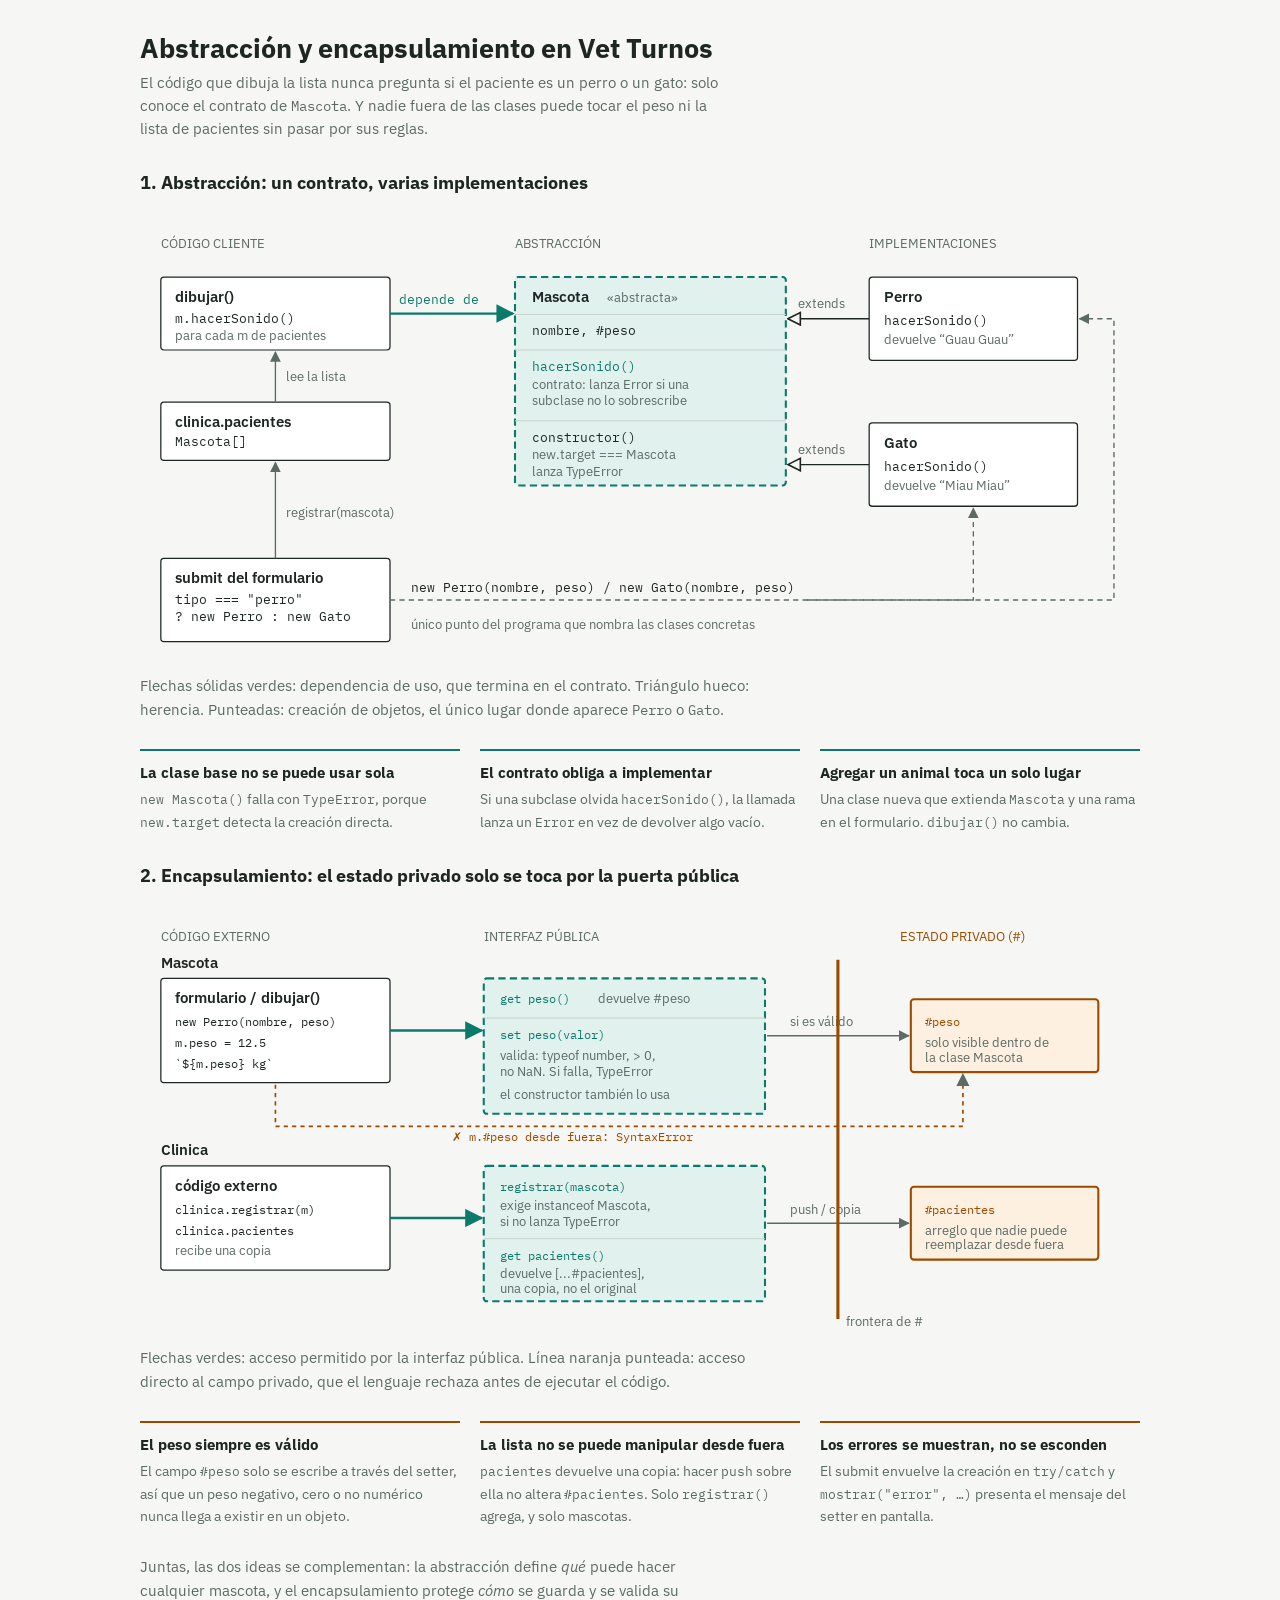
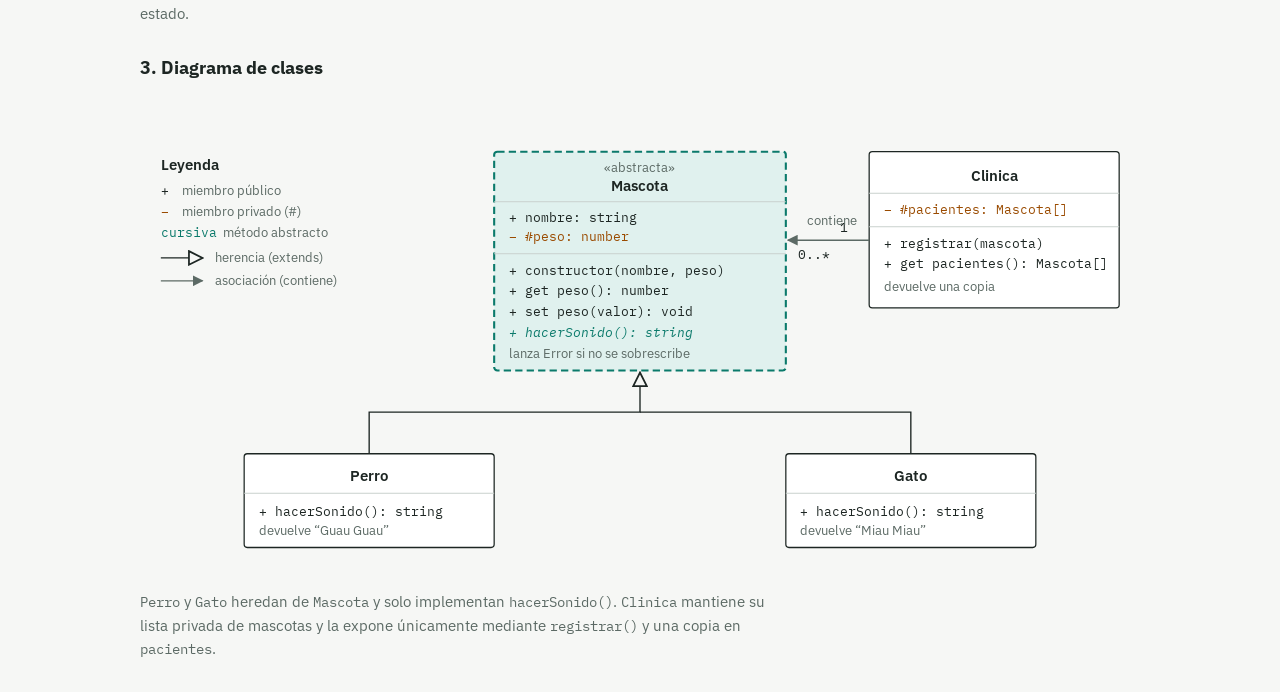
==== img/Abstracción y encapsulamiento en Vet Turnos.html @ 1a380f22 "Feat: Implementación de Abstracción con Encapsulamiento" ====
<!doctype html>
<html lang="es">
<head>
<meta charset="utf-8">
<meta name="viewport" content="width=device-width,initial-scale=1,viewport-fit=cover">
<title>Abstracción y encapsulamiento en Vet Turnos</title>
<link rel="stylesheet" href="https://fonts.googleapis.com/css2?family=IBM+Plex+Mono:wght@400;500&family=IBM+Plex+Sans:wght@400;500;600&display=swap">
<style>
  :root {
    color-scheme: light;
    box-sizing: border-box;
    padding-top: env(safe-area-inset-top, 0px);
    padding-bottom: env(safe-area-inset-bottom, 0px);
    --bg: #f6f7f5; --surface: #ffffff; --fg: #1d2623; --muted: #5c6a65;
    --line: #c9d1cd; --accent: #0b7a6b; --accent-soft: #e0f1ee;
    --lock: #9a4b00; --lock-soft: #fdf0e1;
    --font-body: "IBM Plex Sans", system-ui, sans-serif;
    --font-code: "IBM Plex Mono", ui-monospace, Consolas, monospace;
  }
  html { scroll-padding-top: env(safe-area-inset-top, 0px); }
  @media (prefers-color-scheme: dark) {
    :root:not([data-theme="light"]) {
      --bg: #121816; --surface: #19211e; --fg: #e4ebe8; --muted: #9aaaa4;
      --line: #35423d; --accent: #4fd1bc; --accent-soft: #163530;
      --lock: #f0a65a; --lock-soft: #3a2a17; color-scheme: dark;
    }
  }
  :root[data-theme="dark"] {
    --bg: #121816; --surface: #19211e; --fg: #e4ebe8; --muted: #9aaaa4;
    --line: #35423d; --accent: #4fd1bc; --accent-soft: #163530;
    --lock: #f0a65a; --lock-soft: #3a2a17; color-scheme: dark;
  }
  body {
    margin: 0; background: var(--bg); color: var(--fg); font-family: var(--font-body);
    font-size: 15px; line-height: 1.55; padding-block: 32px;
    padding-left: max(16px, env(safe-area-inset-left, 0px));
    padding-right: max(16px, env(safe-area-inset-right, 0px));
  }
  main { max-width: 1000px; margin: 0 auto; display: flex; flex-direction: column; gap: 28px; }
  h1 { font-size: 1.7rem; line-height: 1.2; margin: 0 0 6px; text-wrap: balance; }
  h2.sec { font-size: 1.15rem; margin: 0; }
  .lede { margin: 0; color: var(--muted); max-width: 65ch; }
  .scroll { overflow-x: auto; }
  figure { margin: 0; display: flex; flex-direction: column; gap: 12px; }
  svg { display: block; width: 100%; min-width: 720px; height: auto; }
  figcaption { color: var(--muted); max-width: 70ch; }
  code { font-family: var(--font-code); font-size: 0.9em; }
  .points { display: grid; grid-template-columns: repeat(auto-fit, minmax(240px, 1fr)); gap: 20px; }
  .points div { min-width: 0; border-top: 2px solid var(--accent); padding-top: 10px; }
  .points.lock div { border-top-color: var(--lock); }
  .points h3 { font-size: 0.95rem; margin: 0 0 4px; }
  .points p { margin: 0; color: var(--muted); font-size: 0.9rem; }

  svg text { fill: var(--fg); font-family: var(--font-body); font-size: 12.5px; }
  svg .code { font-family: var(--font-code); font-size: 12px; }
  svg .title { font-weight: 600; font-size: 14px; }
  svg .dim { fill: var(--muted); }
  svg .acc { fill: var(--accent); }
  svg .lk { fill: var(--lock); }
  svg .box { fill: var(--surface); stroke: var(--fg); stroke-width: 1.2; }
  svg .abs { fill: var(--accent-soft); stroke: var(--accent); stroke-width: 2; stroke-dasharray: 7 4; }
  svg .priv { fill: var(--lock-soft); stroke: var(--lock); stroke-width: 2; }
  svg .wall { stroke: var(--lock); stroke-width: 3; }
  svg .rule { stroke: var(--line); stroke-width: 1; }
  svg .flow { stroke: var(--muted); stroke-width: 1.3; fill: none; }
  svg .make { stroke: var(--muted); stroke-width: 1.3; fill: none; stroke-dasharray: 5 4; }
  svg .contract { stroke: var(--accent); stroke-width: 2.2; fill: none; }
  svg .inherit { stroke: var(--fg); stroke-width: 1.3; fill: none; }
  svg .blocked { stroke: var(--lock); stroke-width: 1.6; fill: none; stroke-dasharray: 4 4; }
  svg .head-flow { fill: var(--muted); }
  svg .head-contract { fill: var(--accent); }
  svg .head-inherit { fill: var(--bg); stroke: var(--fg); stroke-width: 1.3; }
</style>
</head>
<body>
<main>
  <header>
    <h1>Abstracción y encapsulamiento en Vet Turnos</h1>
    <p class="lede">El código que dibuja la lista nunca pregunta si el paciente es un perro o un gato: solo conoce el contrato de <code>Mascota</code>. Y nadie fuera de las clases puede tocar el peso ni la lista de pacientes sin pasar por sus reglas.</p>
  </header>

  <h2 class="sec">1. Abstracción: un contrato, varias implementaciones</h2>
  <figure>
    <div class="scroll">
      <svg viewBox="0 0 960 420" role="img" aria-label="Dibujar llama a hacerSonido() sobre el contrato abstracto Mascota. Perro y Gato extienden Mascota y lo implementan. Solo el manejador del formulario conoce las clases concretas y las crea con new.">
        <defs>
          <marker id="a-flow" viewBox="0 0 10 10" refX="9" refY="5" markerWidth="8" markerHeight="8" orient="auto"><polygon class="head-flow" points="0,0 10,5 0,10"/></marker>
          <marker id="a-contract" viewBox="0 0 10 10" refX="9" refY="5" markerWidth="8" markerHeight="8" orient="auto"><polygon class="head-contract" points="0,0 10,5 0,10"/></marker>
          <marker id="a-inherit" viewBox="0 0 12 12" refX="11" refY="6" markerWidth="11" markerHeight="11" orient="auto"><polygon class="head-inherit" points="1,1 11,6 1,11"/></marker>
        </defs>

        <text x="20" y="22" class="dim">CÓDIGO CLIENTE</text>
        <text x="360" y="22" class="dim">ABSTRACCIÓN</text>
        <text x="700" y="22" class="dim">IMPLEMENTACIONES</text>

        <rect x="20" y="50" width="220" height="70" rx="3" class="box"/>
        <text x="34" y="74" class="title">dibujar()</text>
        <text x="34" y="94" class="code">m.hacerSonido()</text>
        <text x="34" y="110" class="dim">para cada m de pacientes</text>

        <rect x="20" y="170" width="220" height="56" rx="3" class="box"/>
        <text x="34" y="194" class="title">clinica.pacientes</text>
        <text x="34" y="212" class="code">Mascota[]</text>

        <rect x="20" y="320" width="220" height="80" rx="3" class="box"/>
        <text x="34" y="344" class="title">submit del formulario</text>
        <text x="34" y="364" class="code">tipo === "perro"</text>
        <text x="34" y="380" class="code">? new Perro : new Gato</text>

        <line x1="130" y1="320" x2="130" y2="228" class="flow" marker-end="url(#a-flow)"/>
        <text x="140" y="280" class="dim">registrar(mascota)</text>
        <line x1="130" y1="170" x2="130" y2="122" class="flow" marker-end="url(#a-flow)"/>
        <text x="140" y="150" class="dim">lee la lista</text>

        <rect x="360" y="50" width="260" height="200" rx="3" class="abs"/>
        <text x="376" y="74" class="title">Mascota</text>
        <text x="448" y="74" class="dim">«abstracta»</text>
        <line x1="360" y1="86" x2="620" y2="86" class="rule"/>
        <text x="376" y="106" class="code">nombre, #peso</text>
        <line x1="360" y1="120" x2="620" y2="120" class="rule"/>
        <text x="376" y="140" class="code acc">hacerSonido()</text>
        <text x="376" y="157" class="dim">contrato: lanza Error si una</text>
        <text x="376" y="173" class="dim">subclase no lo sobrescribe</text>
        <line x1="360" y1="188" x2="620" y2="188" class="rule"/>
        <text x="376" y="208" class="code">constructor()</text>
        <text x="376" y="225" class="dim">new.target === Mascota</text>
        <text x="376" y="241" class="dim">lanza TypeError</text>

        <line x1="240" y1="85" x2="358" y2="85" class="contract" marker-end="url(#a-contract)"/>
        <text x="249" y="76" class="code acc">depende de</text>

        <rect x="700" y="50" width="200" height="80" rx="3" class="box"/>
        <text x="714" y="74" class="title">Perro</text>
        <text x="714" y="96" class="code">hacerSonido()</text>
        <text x="714" y="114" class="dim">devuelve “Guau Guau”</text>

        <rect x="700" y="190" width="200" height="80" rx="3" class="box"/>
        <text x="714" y="214" class="title">Gato</text>
        <text x="714" y="236" class="code">hacerSonido()</text>
        <text x="714" y="254" class="dim">devuelve “Miau Miau”</text>

        <line x1="700" y1="90" x2="622" y2="90" class="inherit" marker-end="url(#a-inherit)"/>
        <text x="632" y="80" class="dim">extends</text>
        <line x1="700" y1="230" x2="622" y2="230" class="inherit" marker-end="url(#a-inherit)"/>
        <text x="632" y="220" class="dim">extends</text>

        <polyline points="240,360 800,360 800,272" class="make" marker-end="url(#a-flow)"/>
        <polyline points="640,360 935,360 935,90 902,90" class="make" marker-end="url(#a-flow)"/>
        <text x="260" y="352" class="code">new Perro(nombre, peso)  /  new Gato(nombre, peso)</text>
        <text x="260" y="388" class="dim">único punto del programa que nombra las clases concretas</text>
      </svg>
    </div>
    <figcaption>Flechas sólidas verdes: dependencia de uso, que termina en el contrato. Triángulo hueco: herencia. Punteadas: creación de objetos, el único lugar donde aparece <code>Perro</code> o <code>Gato</code>.</figcaption>
  </figure>

  <section class="points" aria-label="Qué hace la abstracción">
    <div>
      <h3>La clase base no se puede usar sola</h3>
      <p><code>new Mascota()</code> falla con <code>TypeError</code>, porque <code>new.target</code> detecta la creación directa.</p>
    </div>
    <div>
      <h3>El contrato obliga a implementar</h3>
      <p>Si una subclase olvida <code>hacerSonido()</code>, la llamada lanza un <code>Error</code> en vez de devolver algo vacío.</p>
    </div>
    <div>
      <h3>Agregar un animal toca un solo lugar</h3>
      <p>Una clase nueva que extienda <code>Mascota</code> y una rama en el formulario. <code>dibujar()</code> no cambia.</p>
    </div>
  </section>

  <h2 class="sec">2. Encapsulamiento: el estado privado solo se toca por la puerta pública</h2>
  <figure>
    <div class="scroll">
      <svg viewBox="0 0 960 400" role="img" aria-label="El código externo solo accede al peso de Mascota mediante el getter y setter públicos, que validan antes de escribir en el campo privado #peso. Del mismo modo, accede a Clinica mediante registrar y el getter pacientes, que devuelve una copia del arreglo privado #pacientes. El acceso directo a campos privados desde fuera es un error de sintaxis.">
        <defs>
          <marker id="b-flow" viewBox="0 0 10 10" refX="9" refY="5" markerWidth="8" markerHeight="8" orient="auto"><polygon class="head-flow" points="0,0 10,5 0,10"/></marker>
          <marker id="b-contract" viewBox="0 0 10 10" refX="9" refY="5" markerWidth="8" markerHeight="8" orient="auto"><polygon class="head-contract" points="0,0 10,5 0,10"/></marker>
        </defs>

        <text x="20" y="22" class="dim">CÓDIGO EXTERNO</text>
        <text x="330" y="22" class="dim">INTERFAZ PÚBLICA</text>
        <text x="730" y="22" class="lk">ESTADO PRIVADO (#)</text>

        <!-- row 1: Mascota -->
        <text x="20" y="48" class="title">Mascota</text>
        <rect x="20" y="58" width="220" height="100" rx="3" class="box"/>
        <text x="34" y="82" class="title">formulario / dibujar()</text>
        <text x="34" y="104" class="code">new Perro(nombre, peso)</text>
        <text x="34" y="124" class="code">m.peso = 12.5</text>
        <text x="34" y="144" class="code">`${m.peso} kg`</text>

        <rect x="330" y="58" width="270" height="130" rx="3" class="abs"/>
        <text x="346" y="82" class="code acc">get peso()</text>
        <text x="440" y="82" class="dim">devuelve #peso</text>
        <line x1="330" y1="96" x2="600" y2="96" class="rule"/>
        <text x="346" y="116" class="code acc">set peso(valor)</text>
        <text x="346" y="136" class="dim">valida: typeof number, &gt; 0,</text>
        <text x="346" y="152" class="dim">no NaN. Si falla, TypeError</text>
        <text x="346" y="174" class="dim">el constructor también lo usa</text>

        <rect x="740" y="78" width="180" height="70" rx="3" class="priv"/>
        <text x="754" y="104" class="code lk">#peso</text>
        <text x="754" y="124" class="dim">solo visible dentro de</text>
        <text x="754" y="138" class="dim">la clase Mascota</text>

        <line x1="240" y1="108" x2="328" y2="108" class="contract" marker-end="url(#b-contract)"/>
        <line x1="602" y1="113" x2="738" y2="113" class="flow" marker-end="url(#b-flow)"/>
        <text x="624" y="104" class="dim">si es válido</text>

        <!-- row 2: Clinica -->
        <text x="20" y="228" class="title">Clinica</text>
        <rect x="20" y="238" width="220" height="100" rx="3" class="box"/>
        <text x="34" y="262" class="title">código externo</text>
        <text x="34" y="284" class="code">clinica.registrar(m)</text>
        <text x="34" y="304" class="code">clinica.pacientes</text>
        <text x="34" y="324" class="dim">recibe una copia</text>

        <rect x="330" y="238" width="270" height="130" rx="3" class="abs"/>
        <text x="346" y="262" class="code acc">registrar(mascota)</text>
        <text x="346" y="280" class="dim">exige instanceof Mascota,</text>
        <text x="346" y="296" class="dim">si no lanza TypeError</text>
        <line x1="330" y1="308" x2="600" y2="308" class="rule"/>
        <text x="346" y="328" class="code acc">get pacientes()</text>
        <text x="346" y="346" class="dim">devuelve [...#pacientes],</text>
        <text x="346" y="360" class="dim">una copia, no el original</text>

        <rect x="740" y="258" width="180" height="70" rx="3" class="priv"/>
        <text x="754" y="284" class="code lk">#pacientes</text>
        <text x="754" y="304" class="dim">arreglo que nadie puede</text>
        <text x="754" y="318" class="dim">reemplazar desde fuera</text>

        <line x1="240" y1="288" x2="328" y2="288" class="contract" marker-end="url(#b-contract)"/>
        <line x1="602" y1="293" x2="738" y2="293" class="flow" marker-end="url(#b-flow)"/>
        <text x="624" y="284" class="dim">push / copia</text>

        <!-- wall -->
        <line x1="670" y1="40" x2="670" y2="385" class="wall"/>
        <text x="678" y="392" class="dim">frontera de #</text>

        <!-- blocked access -->
        <polyline points="130,160 130,200 790,200 790,150" class="blocked" marker-end="url(#b-flow)"/>
        <text x="300" y="214" class="code lk">✗ m.#peso desde fuera: SyntaxError</text>
      </svg>
    </div>
    <figcaption>Flechas verdes: acceso permitido por la interfaz pública. Línea naranja punteada: acceso directo al campo privado, que el lenguaje rechaza antes de ejecutar el código.</figcaption>
  </figure>

  <section class="points lock" aria-label="Qué hace el encapsulamiento">
    <div>
      <h3>El peso siempre es válido</h3>
      <p>El campo <code>#peso</code> solo se escribe a través del setter, así que un peso negativo, cero o no numérico nunca llega a existir en un objeto.</p>
    </div>
    <div>
      <h3>La lista no se puede manipular desde fuera</h3>
      <p><code>pacientes</code> devuelve una copia: hacer <code>push</code> sobre ella no altera <code>#pacientes</code>. Solo <code>registrar()</code> agrega, y solo mascotas.</p>
    </div>
    <div>
      <h3>Los errores se muestran, no se esconden</h3>
      <p>El submit envuelve la creación en <code>try/catch</code> y <code>mostrar("error", …)</code> presenta el mensaje del setter en pantalla.</p>
    </div>
  </section>

  <p class="lede">Juntas, las dos ideas se complementan: la abstracción define <em>qué</em> puede hacer cualquier mascota, y el encapsulamiento protege <em>cómo</em> se guarda y se valida su estado.</p>

  <h2 class="sec">3. Diagrama de clases</h2>
  <figure>
    <div class="scroll">
      <svg viewBox="0 0 960 450" role="img" aria-label="Diagrama de clases: Mascota es abstracta, con nombre, peso privado, getter y setter de peso y el método abstracto hacerSonido. Perro y Gato heredan de Mascota e implementan hacerSonido. Clinica contiene cero o más Mascota en el arreglo privado pacientes, con registrar y el getter pacientes.">
        <defs>
          <marker id="c-flow" viewBox="0 0 10 10" refX="9" refY="5" markerWidth="8" markerHeight="8" orient="auto"><polygon class="head-flow" points="0,0 10,5 0,10"/></marker>
          <marker id="c-inherit" viewBox="0 0 12 12" refX="11" refY="6" markerWidth="12" markerHeight="12" orient="auto"><polygon class="head-inherit" points="1,1 11,6 1,11"/></marker>
        </defs>

        <!-- legend -->
        <text x="20" y="58" class="title">Leyenda</text>
        <text x="20" y="82" class="code">+</text><text x="40" y="82" class="dim">miembro público</text>
        <text x="20" y="102" class="code lk">−</text><text x="40" y="102" class="dim">miembro privado (#)</text>
        <text x="20" y="122" class="code acc">cursiva</text><text x="80" y="122" class="dim">método abstracto</text>
        <line x1="20" y1="142" x2="60" y2="142" class="inherit" marker-end="url(#c-inherit)"/><text x="72" y="146" class="dim">herencia (extends)</text>
        <line x1="20" y1="164" x2="60" y2="164" class="flow" marker-end="url(#c-flow)"/><text x="72" y="168" class="dim">asociación (contiene)</text>

        <!-- Mascota -->
        <rect x="340" y="40" width="280" height="210" rx="3" class="abs"/>
        <text x="480" y="60" text-anchor="middle" class="dim">«abstracta»</text>
        <text x="480" y="78" text-anchor="middle" class="title">Mascota</text>
        <line x1="340" y1="88" x2="620" y2="88" class="rule"/>
        <text x="354" y="108" class="code">+ nombre: string</text>
        <text x="354" y="126" class="code lk">− #peso: number</text>
        <line x1="340" y1="138" x2="620" y2="138" class="rule"/>
        <text x="354" y="158" class="code">+ constructor(nombre, peso)</text>
        <text x="354" y="178" class="code">+ get peso(): number</text>
        <text x="354" y="198" class="code">+ set peso(valor): void</text>
        <text x="354" y="218" class="code acc" font-style="italic">+ hacerSonido(): string</text>
        <text x="354" y="238" class="dim">lanza Error si no se sobrescribe</text>

        <!-- Clinica -->
        <rect x="700" y="40" width="240" height="150" rx="3" class="box"/>
        <text x="820" y="68" text-anchor="middle" class="title">Clinica</text>
        <line x1="700" y1="80" x2="940" y2="80" class="rule"/>
        <text x="714" y="100" class="code lk">− #pacientes: Mascota[]</text>
        <line x1="700" y1="112" x2="940" y2="112" class="rule"/>
        <text x="714" y="132" class="code">+ registrar(mascota)</text>
        <text x="714" y="152" class="code">+ get pacientes(): Mascota[]</text>
        <text x="714" y="174" class="dim">devuelve una copia</text>

        <!-- association Clinica -> Mascota -->
        <line x1="700" y1="125" x2="622" y2="125" class="flow" marker-end="url(#c-flow)"/>
        <text x="680" y="117" text-anchor="end" class="code">1</text>
        <text x="632" y="143" class="code">0..*</text>
        <text x="640" y="110" class="dim">contiene</text>

        <!-- Perro -->
        <rect x="100" y="330" width="240" height="90" rx="3" class="box"/>
        <text x="220" y="356" text-anchor="middle" class="title">Perro</text>
        <line x1="100" y1="368" x2="340" y2="368" class="rule"/>
        <text x="114" y="390" class="code">+ hacerSonido(): string</text>
        <text x="114" y="408" class="dim">devuelve “Guau Guau”</text>

        <!-- Gato -->
        <rect x="620" y="330" width="240" height="90" rx="3" class="box"/>
        <text x="740" y="356" text-anchor="middle" class="title">Gato</text>
        <line x1="620" y1="368" x2="860" y2="368" class="rule"/>
        <text x="634" y="390" class="code">+ hacerSonido(): string</text>
        <text x="634" y="408" class="dim">devuelve “Miau Miau”</text>

        <!-- inheritance -->
        <polyline points="220,330 220,290 480,290 480,252" class="inherit" marker-end="url(#c-inherit)"/>
        <polyline points="740,330 740,290 480,290" class="inherit"/>
      </svg>
    </div>
    <figcaption><code>Perro</code> y <code>Gato</code> heredan de <code>Mascota</code> y solo implementan <code>hacerSonido()</code>. <code>Clinica</code> mantiene su lista privada de mascotas y la expone únicamente mediante <code>registrar()</code> y una copia en <code>pacientes</code>.</figcaption>
  </figure>
</main>
</body>
</html>
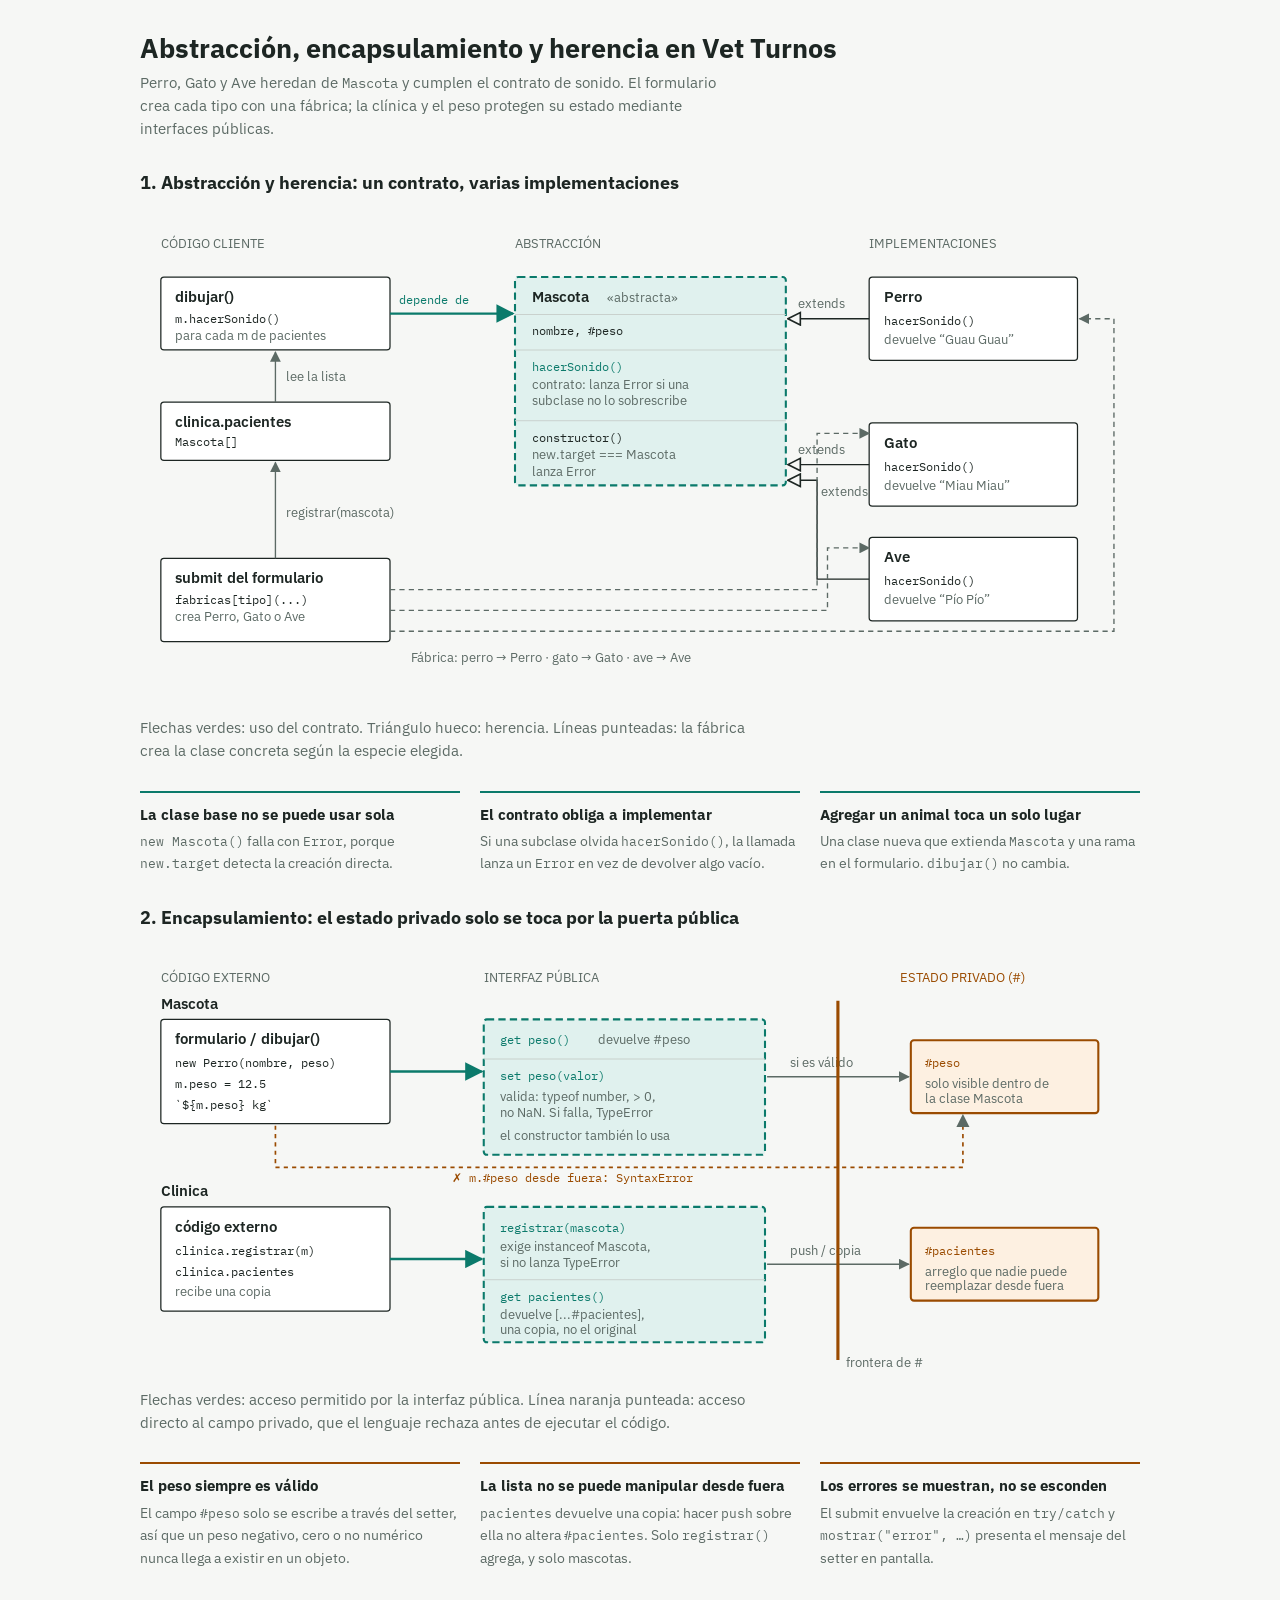
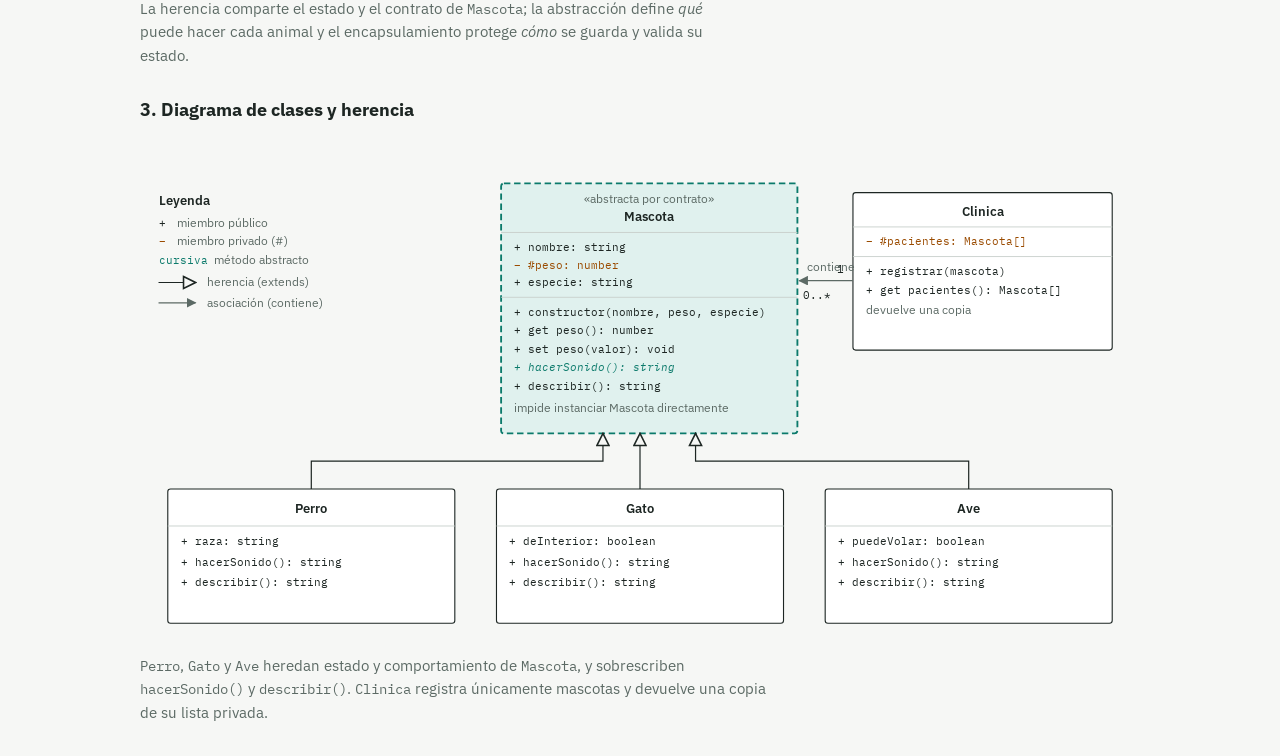
==== commit 80ad3bb2: "Feat: Nueva funcionalidad Herencia Dinámica" ====
--- a/img/Abstracción y encapsulamiento en Vet Turnos.html
+++ b/img/Abstracción y encapsulamiento en Vet Turnos.html
@@ -3,7 +3,7 @@
 <head>
 <meta charset="utf-8">
 <meta name="viewport" content="width=device-width,initial-scale=1,viewport-fit=cover">
-<title>Abstracción y encapsulamiento en Vet Turnos</title>
+<title>Abstracción, encapsulamiento y herencia en Vet Turnos</title>
 <link rel="stylesheet" href="https://fonts.googleapis.com/css2?family=IBM+Plex+Mono:wght@400;500&family=IBM+Plex+Sans:wght@400;500;600&display=swap">
 <style>
   :root {
@@ -75,14 +75,14 @@
 <body>
 <main>
   <header>
-    <h1>Abstracción y encapsulamiento en Vet Turnos</h1>
-    <p class="lede">El código que dibuja la lista nunca pregunta si el paciente es un perro o un gato: solo conoce el contrato de <code>Mascota</code>. Y nadie fuera de las clases puede tocar el peso ni la lista de pacientes sin pasar por sus reglas.</p>
+    <h1>Abstracción, encapsulamiento y herencia en Vet Turnos</h1>
+    <p class="lede">Perro, Gato y Ave heredan de <code>Mascota</code> y cumplen el contrato de sonido. El formulario crea cada tipo con una fábrica; la clínica y el peso protegen su estado mediante interfaces públicas.</p>
   </header>
 
-  <h2 class="sec">1. Abstracción: un contrato, varias implementaciones</h2>
+  <h2 class="sec">1. Abstracción y herencia: un contrato, varias implementaciones</h2>
   <figure>
     <div class="scroll">
-      <svg viewBox="0 0 960 420" role="img" aria-label="Dibujar llama a hacerSonido() sobre el contrato abstracto Mascota. Perro y Gato extienden Mascota y lo implementan. Solo el manejador del formulario conoce las clases concretas y las crea con new.">
+      <svg viewBox="0 0 960 460" role="img" aria-label="Dibujar llama a hacerSonido() sobre el contrato de Mascota. Perro, Gato y Ave extienden Mascota e implementan el método. La fábrica crea la clase concreta seleccionada en el formulario.">
         <defs>
           <marker id="a-flow" viewBox="0 0 10 10" refX="9" refY="5" markerWidth="8" markerHeight="8" orient="auto"><polygon class="head-flow" points="0,0 10,5 0,10"/></marker>
           <marker id="a-contract" viewBox="0 0 10 10" refX="9" refY="5" markerWidth="8" markerHeight="8" orient="auto"><polygon class="head-contract" points="0,0 10,5 0,10"/></marker>
@@ -104,8 +104,8 @@
 
         <rect x="20" y="320" width="220" height="80" rx="3" class="box"/>
         <text x="34" y="344" class="title">submit del formulario</text>
-        <text x="34" y="364" class="code">tipo === "perro"</text>
-        <text x="34" y="380" class="code">? new Perro : new Gato</text>
+        <text x="34" y="364" class="code">fabricas[tipo](...)</text>
+        <text x="34" y="380" class="dim">crea Perro, Gato o Ave</text>
 
         <line x1="130" y1="320" x2="130" y2="228" class="flow" marker-end="url(#a-flow)"/>
         <text x="140" y="280" class="dim">registrar(mascota)</text>
@@ -124,7 +124,7 @@
         <line x1="360" y1="188" x2="620" y2="188" class="rule"/>
         <text x="376" y="208" class="code">constructor()</text>
         <text x="376" y="225" class="dim">new.target === Mascota</text>
-        <text x="376" y="241" class="dim">lanza TypeError</text>
+        <text x="376" y="241" class="dim">lanza Error</text>
 
         <line x1="240" y1="85" x2="358" y2="85" class="contract" marker-end="url(#a-contract)"/>
         <text x="249" y="76" class="code acc">depende de</text>
@@ -139,24 +139,31 @@
         <text x="714" y="236" class="code">hacerSonido()</text>
         <text x="714" y="254" class="dim">devuelve “Miau Miau”</text>
 
+        <rect x="700" y="300" width="200" height="80" rx="3" class="box"/>
+        <text x="714" y="324" class="title">Ave</text>
+        <text x="714" y="346" class="code">hacerSonido()</text>
+        <text x="714" y="364" class="dim">devuelve “Pío Pío”</text>
+
         <line x1="700" y1="90" x2="622" y2="90" class="inherit" marker-end="url(#a-inherit)"/>
         <text x="632" y="80" class="dim">extends</text>
         <line x1="700" y1="230" x2="622" y2="230" class="inherit" marker-end="url(#a-inherit)"/>
         <text x="632" y="220" class="dim">extends</text>
-
-        <polyline points="240,360 800,360 800,272" class="make" marker-end="url(#a-flow)"/>
-        <polyline points="640,360 935,360 935,90 902,90" class="make" marker-end="url(#a-flow)"/>
-        <text x="260" y="352" class="code">new Perro(nombre, peso)  /  new Gato(nombre, peso)</text>
-        <text x="260" y="388" class="dim">único punto del programa que nombra las clases concretas</text>
+        <polyline points="700,340 650,340 650,245 622,245" class="inherit" marker-end="url(#a-inherit)"/>
+        <text x="654" y="260" class="dim">extends</text>
+
+        <polyline points="240,350 650,350 650,200 700,200" class="make" marker-end="url(#a-flow)"/>
+        <polyline points="240,370 660,370 660,310 700,310" class="make" marker-end="url(#a-flow)"/>
+        <polyline points="240,390 935,390 935,90 902,90" class="make" marker-end="url(#a-flow)"/>
+        <text x="260" y="420" class="dim">Fábrica: perro → Perro · gato → Gato · ave → Ave</text>
       </svg>
     </div>
-    <figcaption>Flechas sólidas verdes: dependencia de uso, que termina en el contrato. Triángulo hueco: herencia. Punteadas: creación de objetos, el único lugar donde aparece <code>Perro</code> o <code>Gato</code>.</figcaption>
+    <figcaption>Flechas verdes: uso del contrato. Triángulo hueco: herencia. Líneas punteadas: la fábrica crea la clase concreta según la especie elegida.</figcaption>
   </figure>
 
   <section class="points" aria-label="Qué hace la abstracción">
     <div>
       <h3>La clase base no se puede usar sola</h3>
-      <p><code>new Mascota()</code> falla con <code>TypeError</code>, porque <code>new.target</code> detecta la creación directa.</p>
+      <p><code>new Mascota()</code> falla con <code>Error</code>, porque <code>new.target</code> detecta la creación directa.</p>
     </div>
     <div>
       <h3>El contrato obliga a implementar</h3>
@@ -260,12 +267,12 @@
     </div>
   </section>
 
-  <p class="lede">Juntas, las dos ideas se complementan: la abstracción define <em>qué</em> puede hacer cualquier mascota, y el encapsulamiento protege <em>cómo</em> se guarda y se valida su estado.</p>
-
-  <h2 class="sec">3. Diagrama de clases</h2>
+  <p class="lede">La herencia comparte el estado y el contrato de <code>Mascota</code>; la abstracción define <em>qué</em> puede hacer cada animal y el encapsulamiento protege <em>cómo</em> se guarda y valida su estado.</p>
+
+  <h2 class="sec">3. Diagrama de clases y herencia</h2>
   <figure>
     <div class="scroll">
-      <svg viewBox="0 0 960 450" role="img" aria-label="Diagrama de clases: Mascota es abstracta, con nombre, peso privado, getter y setter de peso y el método abstracto hacerSonido. Perro y Gato heredan de Mascota e implementan hacerSonido. Clinica contiene cero o más Mascota en el arreglo privado pacientes, con registrar y el getter pacientes.">
+      <svg viewBox="0 0 1080 530" role="img" aria-label="Diagrama de clases de Vet Turnos: Mascota protege el peso y define sonido y descripción. Perro, Gato y Ave heredan de Mascota e implementan esos métodos. Clinica registra mascotas y expone una copia de su lista privada.">
         <defs>
           <marker id="c-flow" viewBox="0 0 10 10" refX="9" refY="5" markerWidth="8" markerHeight="8" orient="auto"><polygon class="head-flow" points="0,0 10,5 0,10"/></marker>
           <marker id="c-inherit" viewBox="0 0 12 12" refX="11" refY="6" markerWidth="12" markerHeight="12" orient="auto"><polygon class="head-inherit" points="1,1 11,6 1,11"/></marker>
@@ -279,56 +286,67 @@
         <line x1="20" y1="142" x2="60" y2="142" class="inherit" marker-end="url(#c-inherit)"/><text x="72" y="146" class="dim">herencia (extends)</text>
         <line x1="20" y1="164" x2="60" y2="164" class="flow" marker-end="url(#c-flow)"/><text x="72" y="168" class="dim">asociación (contiene)</text>
 
+        <!-- Clinica -->
+        <rect x="770" y="45" width="280" height="170" rx="3" class="box"/>
+        <text x="910" y="70" text-anchor="middle" class="title">Clinica</text>
+        <line x1="770" y1="82" x2="1050" y2="82" class="rule"/>
+        <text x="784" y="102" class="code lk">− #pacientes: Mascota[]</text>
+        <line x1="770" y1="114" x2="1050" y2="114" class="rule"/>
+        <text x="784" y="134" class="code">+ registrar(mascota)</text>
+        <text x="784" y="154" class="code">+ get pacientes(): Mascota[]</text>
+        <text x="784" y="176" class="dim">devuelve una copia</text>
+
         <!-- Mascota -->
-        <rect x="340" y="40" width="280" height="210" rx="3" class="abs"/>
-        <text x="480" y="60" text-anchor="middle" class="dim">«abstracta»</text>
-        <text x="480" y="78" text-anchor="middle" class="title">Mascota</text>
-        <line x1="340" y1="88" x2="620" y2="88" class="rule"/>
-        <text x="354" y="108" class="code">+ nombre: string</text>
-        <text x="354" y="126" class="code lk">− #peso: number</text>
-        <line x1="340" y1="138" x2="620" y2="138" class="rule"/>
-        <text x="354" y="158" class="code">+ constructor(nombre, peso)</text>
-        <text x="354" y="178" class="code">+ get peso(): number</text>
-        <text x="354" y="198" class="code">+ set peso(valor): void</text>
-        <text x="354" y="218" class="code acc" font-style="italic">+ hacerSonido(): string</text>
-        <text x="354" y="238" class="dim">lanza Error si no se sobrescribe</text>
-
-        <!-- Clinica -->
-        <rect x="700" y="40" width="240" height="150" rx="3" class="box"/>
-        <text x="820" y="68" text-anchor="middle" class="title">Clinica</text>
-        <line x1="700" y1="80" x2="940" y2="80" class="rule"/>
-        <text x="714" y="100" class="code lk">− #pacientes: Mascota[]</text>
-        <line x1="700" y1="112" x2="940" y2="112" class="rule"/>
-        <text x="714" y="132" class="code">+ registrar(mascota)</text>
-        <text x="714" y="152" class="code">+ get pacientes(): Mascota[]</text>
-        <text x="714" y="174" class="dim">devuelve una copia</text>
-
-        <!-- association Clinica -> Mascota -->
-        <line x1="700" y1="125" x2="622" y2="125" class="flow" marker-end="url(#c-flow)"/>
-        <text x="680" y="117" text-anchor="end" class="code">1</text>
-        <text x="632" y="143" class="code">0..*</text>
-        <text x="640" y="110" class="dim">contiene</text>
+        <rect x="390" y="35" width="320" height="270" rx="3" class="abs"/>
+        <text x="550" y="56" text-anchor="middle" class="dim">«abstracta por contrato»</text>
+        <text x="550" y="76" text-anchor="middle" class="title">Mascota</text>
+        <line x1="390" y1="88" x2="710" y2="88" class="rule"/>
+        <text x="404" y="108" class="code">+ nombre: string</text>
+        <text x="404" y="127" class="code lk">− #peso: number</text>
+        <text x="404" y="146" class="code">+ especie: string</text>
+        <line x1="390" y1="158" x2="710" y2="158" class="rule"/>
+        <text x="404" y="178" class="code">+ constructor(nombre, peso, especie)</text>
+        <text x="404" y="198" class="code">+ get peso(): number</text>
+        <text x="404" y="218" class="code">+ set peso(valor): void</text>
+        <text x="404" y="238" class="code acc" font-style="italic">+ hacerSonido(): string</text>
+        <text x="404" y="258" class="code">+ describir(): string</text>
+        <text x="404" y="282" class="dim">impide instanciar Mascota directamente</text>
+
+        <!-- Relaciones -->
+        <line x1="770" y1="140" x2="712" y2="140" class="flow" marker-end="url(#c-flow)"/>
+        <text x="760" y="132" text-anchor="end" class="code">1</text>
+        <text x="716" y="160" class="code">0..*</text>
+        <text x="720" y="130" class="dim">contiene</text>
+        <polyline points="185,365 185,335 500,335 500,305" class="inherit" marker-end="url(#c-inherit)"/>
+        <line x1="540" y1="365" x2="540" y2="305" class="inherit" marker-end="url(#c-inherit)"/>
+        <polyline points="895,365 895,335 600,335 600,305" class="inherit" marker-end="url(#c-inherit)"/>
 
         <!-- Perro -->
-        <rect x="100" y="330" width="240" height="90" rx="3" class="box"/>
-        <text x="220" y="356" text-anchor="middle" class="title">Perro</text>
-        <line x1="100" y1="368" x2="340" y2="368" class="rule"/>
-        <text x="114" y="390" class="code">+ hacerSonido(): string</text>
-        <text x="114" y="408" class="dim">devuelve “Guau Guau”</text>
+        <rect x="30" y="365" width="310" height="145" rx="3" class="box"/>
+        <text x="185" y="391" text-anchor="middle" class="title">Perro</text>
+        <line x1="30" y1="405" x2="340" y2="405" class="rule"/>
+        <text x="44" y="426" class="code">+ raza: string</text>
+        <text x="44" y="448" class="code">+ hacerSonido(): string</text>
+        <text x="44" y="470" class="code">+ describir(): string</text>
 
         <!-- Gato -->
-        <rect x="620" y="330" width="240" height="90" rx="3" class="box"/>
-        <text x="740" y="356" text-anchor="middle" class="title">Gato</text>
-        <line x1="620" y1="368" x2="860" y2="368" class="rule"/>
-        <text x="634" y="390" class="code">+ hacerSonido(): string</text>
-        <text x="634" y="408" class="dim">devuelve “Miau Miau”</text>
-
-        <!-- inheritance -->
-        <polyline points="220,330 220,290 480,290 480,252" class="inherit" marker-end="url(#c-inherit)"/>
-        <polyline points="740,330 740,290 480,290" class="inherit"/>
+        <rect x="385" y="365" width="310" height="145" rx="3" class="box"/>
+        <text x="540" y="391" text-anchor="middle" class="title">Gato</text>
+        <line x1="385" y1="405" x2="695" y2="405" class="rule"/>
+        <text x="399" y="426" class="code">+ deInterior: boolean</text>
+        <text x="399" y="448" class="code">+ hacerSonido(): string</text>
+        <text x="399" y="470" class="code">+ describir(): string</text>
+
+        <!-- Ave -->
+        <rect x="740" y="365" width="310" height="145" rx="3" class="box"/>
+        <text x="895" y="391" text-anchor="middle" class="title">Ave</text>
+        <line x1="740" y1="405" x2="1050" y2="405" class="rule"/>
+        <text x="754" y="426" class="code">+ puedeVolar: boolean</text>
+        <text x="754" y="448" class="code">+ hacerSonido(): string</text>
+        <text x="754" y="470" class="code">+ describir(): string</text>
       </svg>
     </div>
-    <figcaption><code>Perro</code> y <code>Gato</code> heredan de <code>Mascota</code> y solo implementan <code>hacerSonido()</code>. <code>Clinica</code> mantiene su lista privada de mascotas y la expone únicamente mediante <code>registrar()</code> y una copia en <code>pacientes</code>.</figcaption>
+    <figcaption><code>Perro</code>, <code>Gato</code> y <code>Ave</code> heredan estado y comportamiento de <code>Mascota</code>, y sobrescriben <code>hacerSonido()</code> y <code>describir()</code>. <code>Clinica</code> registra únicamente mascotas y devuelve una copia de su lista privada.</figcaption>
   </figure>
 </main>
 </body>
